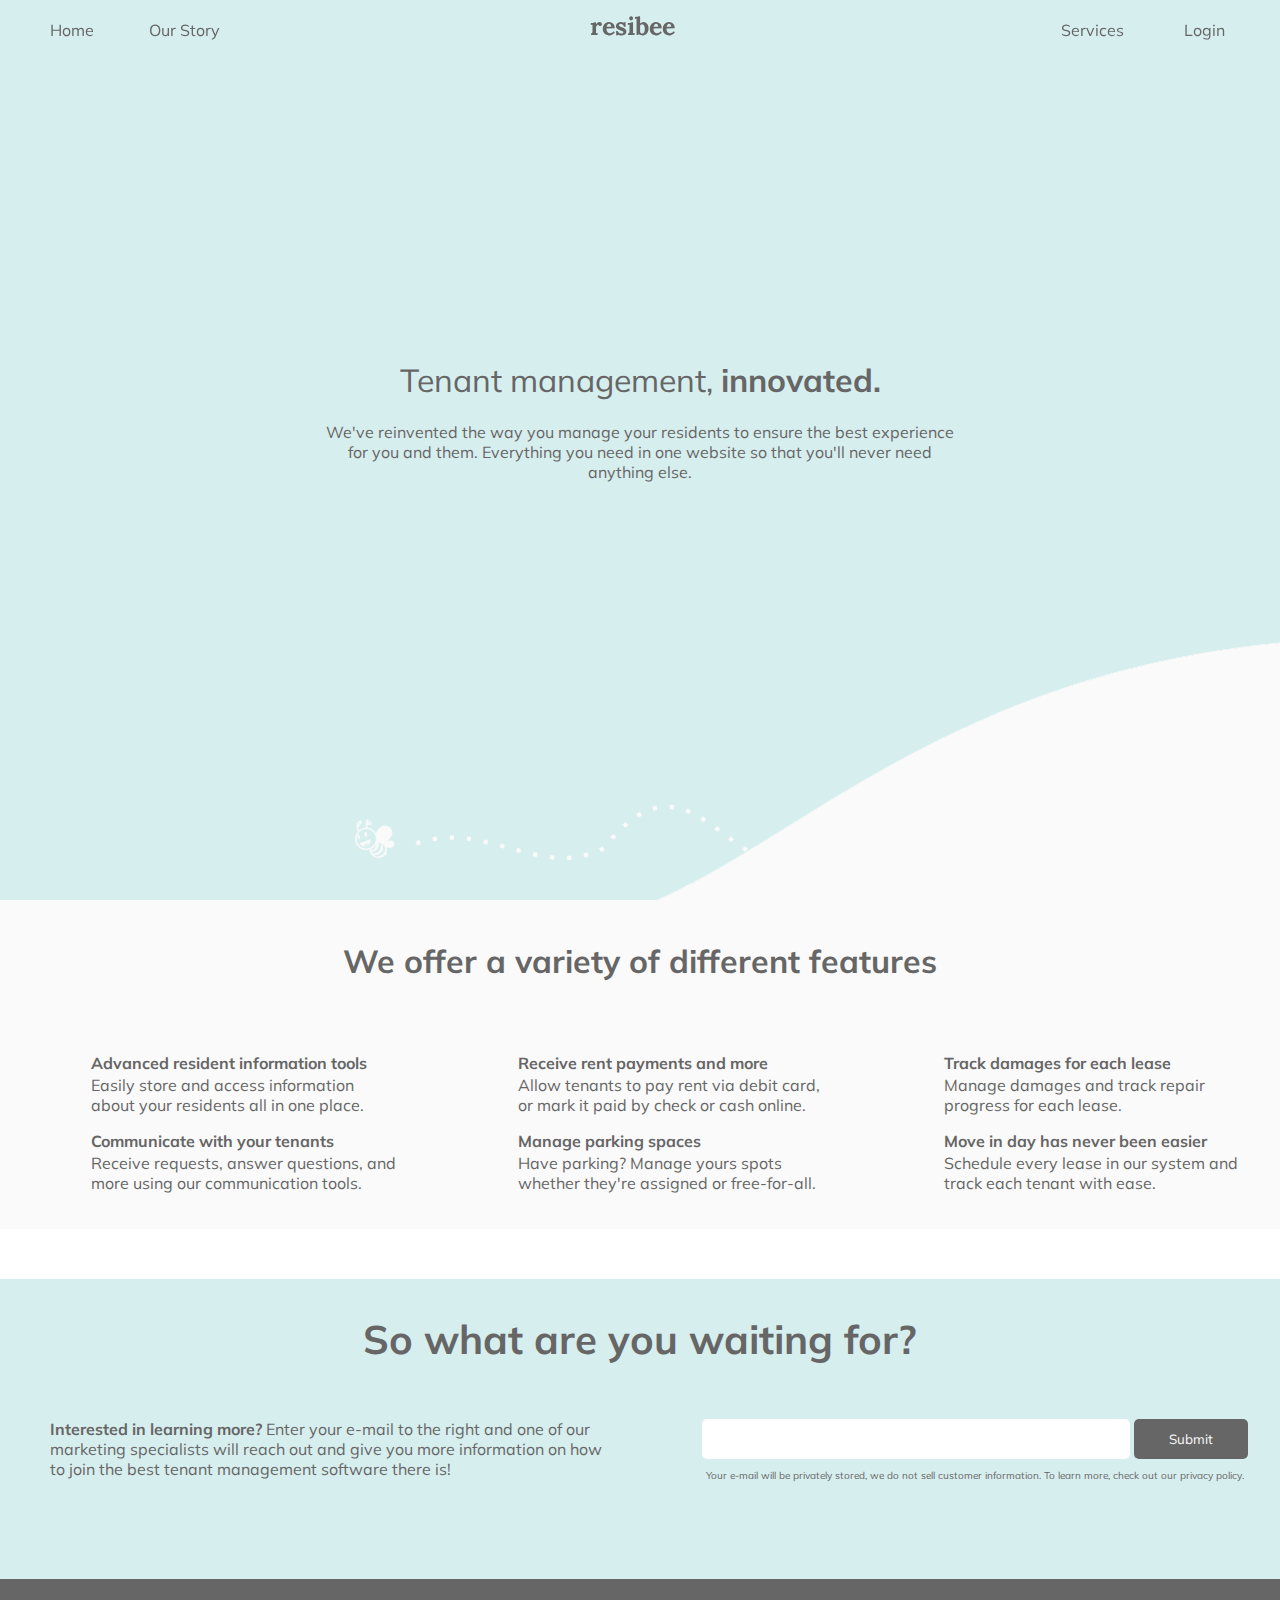
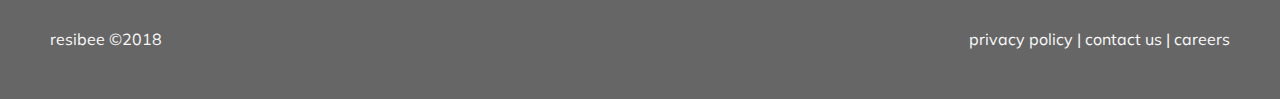
==== index.html @ ca47096c "Landing pages" ====
<html>
  <head>
    <title>home (resibee)</title>
    <meta name="viewport" content="width=device-width, initial-scale=1">
    <link rel="icon" href="favicon.ico" type="image/x-icon" />
    <link rel="stylesheet" type="text/css" href="style.css" />
    <link rel="stylesheet" href="https://use.fontawesome.com/releases/v5.5.0/css/all.css" integrity="sha384-B4dIYHKNBt8Bc12p+WXckhzcICo0wtJAoU8YZTY5qE0Id1GSseTk6S+L3BlXeVIU" crossorigin="anonymous">
  </head>
  <body>

    <div id="wrapper">

      <nav class="mobile-navbar">
        <div id="mobile-menu" class="mobile-menu"><i class="fas fa-bars fa-2x"></i></div>
        <ul id="mobile-list" class="mobile-nav-list">
          <li class="mobile-nav-link unselectable"><a href="">Home</a></li>
          <li class="mobile-nav-link unselectable"><a href="">Our Story</a></li>
          <li class="mobile-nav-link unselectable"><a href="">Login</a></li>
          <li class="mobile-nav-link unselectable"><a href="">Services</a></li>
        </ul>
      </nav>

      <nav class="navbar" id="navbar">
        <span class="brand"><a href="index.php">resibee</a></span>
        <ul class="nav-list">
          <li class="nav-link left"><a href="index.html">Home</a></li>
          <li class="nav-link left"><a href="story.html">Our Story</a></li>
          <li class="nav-link right"><a href="/login/">Login</a></li>
          <li class="nav-link right"><a href="/services/">Services</a></li>
        </ul>
      </nav>

      <div class="hero-image">
        <div class="hero-text">
          <h1>Tenant management, <span class="emphasize">innovated.</span></h1>
          <p>We've reinvented the way you manage your residents to ensure the best experience for you and them. Everything you need in one website so that you'll never need anything else.</p>
        </div>
      </div>

      <div class="section">
        <div class="header col-12">
          <h1>We offer a variety of different features</h1>
        </div>
        <div class="side col-4">
          <div class="feature">
            <div class="col-2 icon"><i class="fas fa-book fa-2x"></i></div>
            <div class="col-10">
              <h4>Advanced resident information tools</h4>
              <p>Easily store and access information about your residents all in one place.</p>
            </div>
          </div>
          <div class="feature">
            <div class="col-2 icon"><i class="fas fa-comments fa-2x"></i></div>
            <div class="col-10">
              <h4>Communicate with your tenants</h4>
              <p>Receive requests, answer questions, and more using our communication tools.</p>
            </div>
          </div>
        </div>
        <div class="side col-4">
          <div class="feature">
            <div class="col-2 icon"><i class="fas fa-money-check-alt fa-2x"></i></div>
            <div class="col-10">
              <h4>Receive rent payments and more</h4>
              <p>Allow tenants to pay rent via debit card, or mark it paid by check or cash online.</p>
            </div>
          </div>
          <div class="feature">
            <div class="col-2 icon"><i class="fas fa-car fa-2x"></i></div>
            <div class="col-10">
              <h4>Manage parking spaces</h4>
              <p>Have parking? Manage yours spots whether they're assigned or free-for-all.</p>
            </div>
          </div>
        </div>
        <div class="side col-4">
          <div class="feature">
            <div class="col-2 icon"><i class="fas fa-house-damage fa-2x"></i></div>
            <div class="col-10">
              <h4>Track damages for each lease</h4>
              <p>Manage damages and track repair progress for each lease.</p>
            </div>
          </div>
          <div class="feature">
            <div class="col-2 icon"><i class="fas fa-people-carry fa-2x"></i></div>
            <div class="col-10">
              <h4>Move in day has never been easier</h4>
              <p>Schedule every lease in our system and track each tenant with ease.</p>
            </div>
          </div>
        </div>
      </div>

      <div class="payments section col-12">
        <div class="col-3"><i class="fab fa-apple-pay fa-3x"></i></div>
        <div class="col-3"><i class="fab fa-paypal fa-3x"></i></div>
        <div class="col-3"><i class="fab fa-stripe fa-3x"></i></div>
        <div class="col-3"><i class="fab fa-amazon-pay fa-3x"></i></div>
      </div>

      <div class="form-bg section">
        <div class="head-text col-12">
          So what are you waiting for?
        </div>
        <div class="col-6 side form">
          <span class="emphasize">Interested in learning more?</span> Enter your e-mail to the right and one of our marketing specialists will reach out and give you more information on how to join the best tenant management software there is!
        </div>
        <div class="col-6 side form email">
          <div class="col-12">
            <input class="form-input" type="text" id="email" name="submit" /> <button class="form-submit" type="submit" name="submit">Submit</button>
          </div>
          <div class="col-12">
            <div class="helper">Your e-mail will be privately stored, we do not sell customer information. To learn more, check out our <a href="privacy.html">privacy policy</a>.</div>
          </div>
        </div>
      </div>

    <div class="footer section">
      <div class="col-12">
        <div class="footer-text-left col-6">
          resibee &copy;2018
        </div>
        <div class="footer-text-right col-6">
          <a href="privacy.html">privacy policy</a> | <a href="contact.html">contact us</a> | <a href="careers.html">careers</a>
        </div>
      </div>
    </div>

  </div>

  <script src="https://ajax.googleapis.com/ajax/libs/jquery/3.3.1/jquery.min.js"></script>
  <script>
  $(window).scroll(function() {
    if ( $(window).scrollTop() >= 100 ) {
        $('#navbar').addClass('show');
    } else {
        $('#navbar').removeClass('show');
    }
  });

  $(document).ready(function() {
    $('#wrapper').fadeIn();
    $("#mobile-menu").click(function() {
      if($("#mobile-list").is(":visible"))
      {
        $("#mobile-list").hide(300);
      }
      else {
        $("#mobile-list").show(300);
      }
    });
  });
  </script>
  </body>
</html>
---- style.css ----
/* import */
@import url('https://fonts.googleapis.com/css?family=Lora:700|Muli|Homemade+Apple');

/* global */
* {
    box-sizing: border-box;
}

body, html {
    height: 100%;
    width: 100%;
    margin: 0;
    font-family: 'Muli', sans-serif;
    color: #666666;
    background-color: #FAFAFA;
}

a, a:visited {
  color: #666666;
  text-decoration: none;
}

.emphasize {
  font-weight: bold;
}

.pull-left {
  float: left;
}

.pull-right {
  float: right;
}

.align-left {
  text-align: left;
}

.align-right {
  text-align: right;
}

#wrapper {
  display: none;
}

@keyframes fadein {
    from { opacity: 0; }
    to   { opacity: 1; }
}

/* Firefox < 16 */
@-moz-keyframes fadein {
    from { opacity: 0; }
    to   { opacity: 1; }
}

/* Safari, Chrome and Opera > 12.1 */
@-webkit-keyframes fadein {
    from { opacity: 0; }
    to   { opacity: 1; }
}

/* Internet Explorer */
@-ms-keyframes fadein {
    from { opacity: 0; }
    to   { opacity: 1; }
}

/* Opera < 12.1 */
@-o-keyframes fadein {
    from { opacity: 0; }
    to   { opacity: 1; }
}

/* nav */
.navbar {
  position: fixed;
  width: 100%;
  z-index: 1000;
}

.show {
  background-color: #FAFAFA;
  -webkit-animation: fadein 2s; /* Safari, Chrome and Opera > 12.1 */
     -moz-animation: fadein 2s; /* Firefox < 16 */
      -ms-animation: fadein 2s; /* Internet Explorer */
       -o-animation: fadein 2s; /* Opera < 12.1 */
          animation: fadein 2s;
}

.brand a {
  position: absolute;
  left: 50%;
  margin-left: -50px !important;
  margin-top: 10px;
  display: block;

  text-decoration: none;
  font-family: 'Lora', serif;
  font-weight: bold;
  font-size: 25px;
}
.nav-list {
  list-style-type: none;
  margin: 0;
  padding: 5px 10px 0px 10px;
}

.nav-link {
  display: inline;
  padding: 15px;
}

.nav-link a {
  text-decoration: none;
}

.nav-link a:hover {
  color: #7D7D7D;
}

.navbar .left {
  margin-left: 25px;
  float: left;
}

.navbar .right {
  margin-right: 30px;
  float: right;
}

.mobile-nav-list, .mobile-menu {
  display: none;
}

/* section */
.head-text {
    padding: 35px;
    text-align: center;
    font-size: 40px;
    font-weight: bolder;
}

.form {
  padding-left: 50px !important;
}

.form-bg {
  background: #D7EEEE !important;
  overflow: hidden;
  min-height: 300px;
}

.form-input {
  vertical-align: middle;
  height: 40px;
  border-radius: 5px;
  border: none;
  outline: none;
  width: 75%;
  padding: 10px;
  font-family: 'Muli', sans-serif;
  font-weight: bold;
  font-size: 15px;
}

.form-submit {
  vertical-align: middle;
  height: 40px;
  border-radius: 5px;
  border: none;
  width: 20%;
  font-family: 'Muli', sans-serif;
  outline: none;
  color: #FAFAFA;
  background-color: #666666;
}

.form-submit:hover {
  background-color: #6a6a6a;
  cursor: pointer;
}

.helper {
  font-size: 10px;
  margin-top: 10px;
}

.helper a {
  color: #666666;
}

.helper a:hover {
  text-decoration: underline;
}

.form-bg .email {
  text-align: center;
}

.payments {
  min-height: 50px;
  background-color: #FFFFFF !important;
  color: #CCCCCC;
  padding: 15px;
  text-align: center;
}

.payments>.col-3>.fab:hover {
  color: #D9D9D9;
}

.section {
  background-color: #FAFAFA;
  width: 100%;
  position: relative;
  overflow: hidden;
}

.footer {
  min-height: 100px;
  overflow: hidden;
  color: #FAFAFA;
  background-color: #666666;
  vertical-align: middle;
  padding: 50px;
}

.footer a {
  color: #fafafa;
}

.footer a:hover {
  color: #f5f5f5;
  text-decoration: underline;
}

.footer-text-left {
  text-align: left;
}

.footer-text-right {
  text-align: right;
}

.side, .header {
  padding: 20px;
}

.icon {
  margin-top: 15px;
}

.feature {
  padding: 10px;
}

.feature h4 {
  margin: 0;
}

.feature p {
  margin-top: 2px;
}

.header {
  text-align: center;
}

[class*="col-"] {
    width: 100%;
    float: left;
}

/* hero */
.hero-image {
  background: url('hero-bg.png') bottom right no-repeat, url('hero-bg2.png') bottom center no-repeat, #D7EEEE;
  background-size: 50%;
  height: 100%;
  width: 100%;
  position: relative;
  align-items: center;
  justify-content: center;
}

.hero-text {
  text-align: center;
  position: absolute;
  top: 50%;
  left: 50%;
  width: 50%;
  transform: translate(-50%, -100%);
}

.hero-text>h1, .head-text>h6 {
  font-weight: normal;
}

/* story */
.our-story>.head-text {
  background-color: #FAFAFA;
}
.our-story {
  background-color: #D7EEEE;
}

.our-story p {
  line-height: 30px;
}

.head-text>h6, .our-story>.head-text>h1 {
  margin: 0;
}

.head-text>h1 {
  padding-top: 25px;
}

/* privacy */

.privacy>.head-text {
  background-color: #FAFAFA;
}
.privacy {
  background-color: #D7EEEE;
}

.privacy p {
  line-height: 30px;
}

.privacy-content {
  padding: 50px;
}

.head-text>h6, .privacy>.head-text>h1 {
  margin: 0;
}

/* contact */
.contact>.head-text {
  background-color: #FAFAFA;
}
.contact {
  background-color: #D7EEEE;
  text-align: center;
}

.contact p {
  padding: 50px;
}

.contact>.head-text>h1 {
  margin: 0;
}

/* mobile */
@media only screen and (min-width: 768px) {

  .mobile-nav-list {
      float: left;
      margin: 0;
      position: relative;
      top: 0;
      background-color: transparent;
  }

  /* For desktop: */
  .col-1 {width: 8.33%;}
  .col-2 {width: 16.66%;}
  .col-3 {width: 25%;}
  .col-4 {width: 33.33%;}
  .col-5 {width: 41.66%;}
  .col-6 {width: 50%;}
  .col-7 {width: 58.33%;}
  .col-8 {width: 66.66%;}
  .col-9 {width: 75%;}
  .col-10 {width: 83.33%;}
  .col-11 {width: 91.66%;}
  .col-12 {width: 100%;}
}

@media only screen and (min-width: 600px) {
  .hero-text {
    transform: translate(-50%, -70%);
  }
}

@media only screen and (max-width: 600px) {
    .navbar {
      height: 50px;
    }

    .hero-image, .head-text {
      background-size: 100%;
    }

    .hero-text {
      transform: translate(-50%, -70%);
    }

    .mobile-menu {
      display: block;
      position: fixed;
      top: 5%;
      left: 6%;
      transform: translate(-50%, -70%);
      z-index: 1002;
      cursor:pointer;
    }

    .mobile-nav-list {
      position: fixed;
      z-index: 1001;
      height: 100%;
      width: 100%;
      margin: 0;
      padding: 0;
      text-align: center;
      list-style-type: none;
    }

    .mobile-nav-link {
      background-color: #FAFAFA;
      height: 25%;
      padding: 40px;
      z-index: 1002;
    }

    .mobile-nav-link>a {
      display: block;
    }

    .unselectable {
        -webkit-touch-callout: none;
        -webkit-user-select: none;
        -khtml-user-select: none;
        -moz-user-select: none;
        -ms-user-select: none;
        user-select: none;
    }

    .nav-list {
      display: none;
    }

    .feature {
      text-align: center;
    }

    .icon {
      margin: 0;
      text-align: center;
      padding-bottom: 30px;
    }

    .footer-text-left, .footer-text-right {
      text-align: center;
      margin: 5px;
    }
}
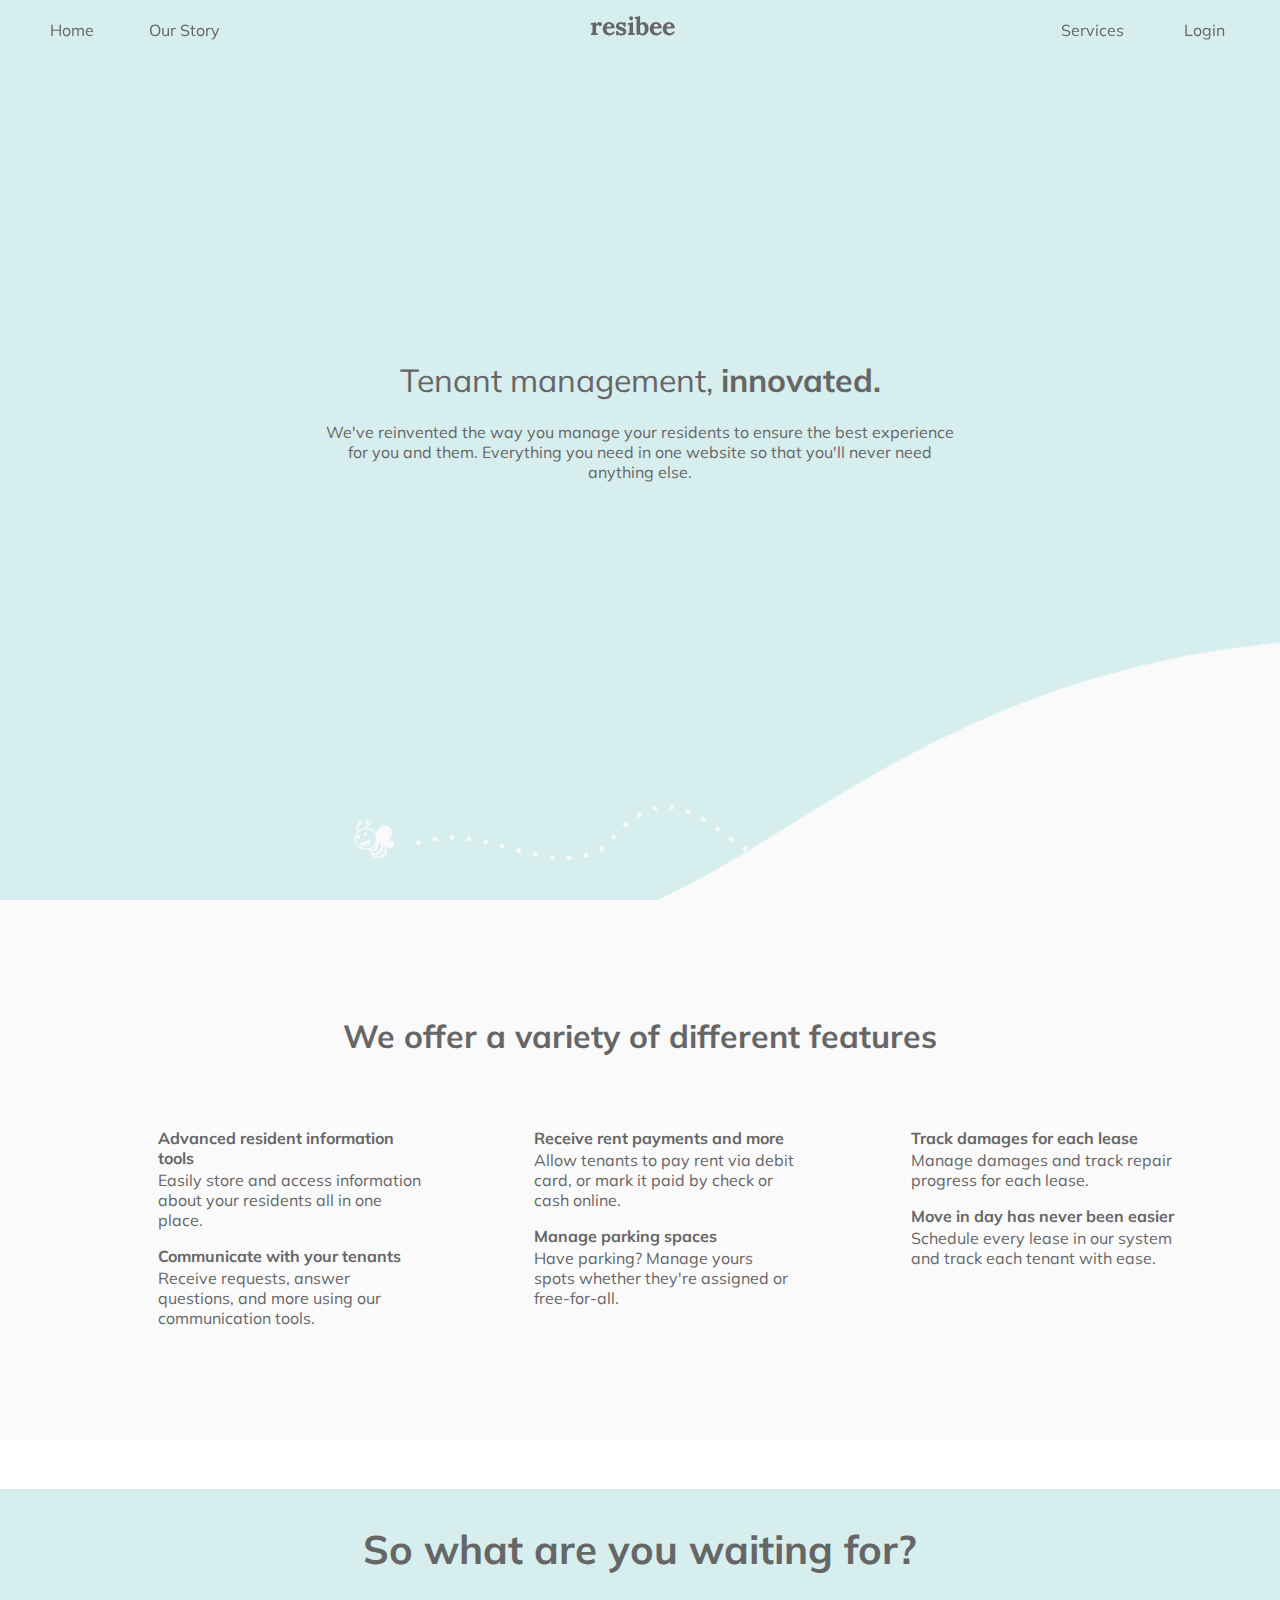
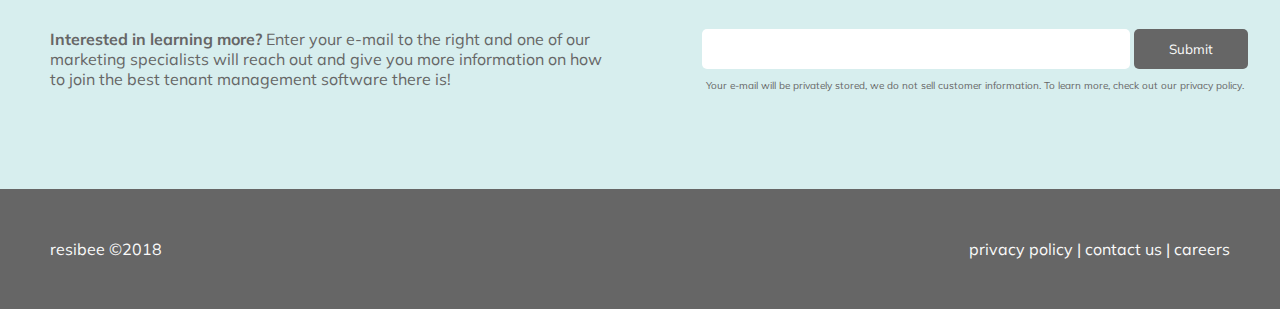
==== commit 9fe2c1d1: "Changes to style and addition of dashboard.html" ====
--- a/index.html
+++ b/index.html
@@ -37,7 +37,7 @@
         </div>
       </div>
 
-      <div class="section">
+      <div class="features section">
         <div class="header col-12">
           <h1>We offer a variety of different features</h1>
         </div>
--- a/style.css
+++ b/style.css
@@ -25,19 +25,19 @@
 }
 
 .pull-left {
-  float: left;
+  float: left !important;
 }
 
 .pull-right {
-  float: right;
+  float: right !important;
 }
 
 .align-left {
-  text-align: left;
+  text-align: left !important;
 }
 
 .align-right {
-  text-align: right;
+  text-align: right !important;
 }
 
 #wrapper {
@@ -131,6 +131,52 @@
 }
 
 .mobile-nav-list, .mobile-menu {
+  display: none;
+}
+
+.dashboard-nav {
+  background-color: #666666;
+  height: 100%;
+}
+
+.dashboard>.col-2>.col-12>.brand>a {
+  left: 0;
+  margin-left: 10px !important;
+  color: #fafafa;
+  position: relative;
+}
+
+.dashboard-menu-list {
+  list-style-type: none;
+  color: #fafafa;
+  padding: 0;
+  margin-top: 50px;
+}
+
+.dashboard-menu-list>li {
+  width: 100%;
+  height: 50px;
+  padding: 20px;
+  display: block;
+  cursor: pointer;
+  text-align: left;
+  vertical-align: middle;
+}
+
+.dashboard-menu-list>li:hover {
+  color: #f5f5f5;
+  background-color: #606060;
+}
+
+.dashboard-menu-list>.active {
+  background-color: #606060;
+  color: #f5f5f5;
+  border-left: solid 5px #D7EEEE;
+}
+
+.dash-mobile-menu {
+  color: #fafafa;
+  margin: 10px;
   display: none;
 }
 
@@ -252,6 +298,10 @@
   margin-top: 15px;
 }
 
+.features {
+  padding: 75px;
+}
+
 .feature {
   padding: 10px;
 }
@@ -353,6 +403,72 @@
 
 .contact>.head-text>h1 {
   margin: 0;
+}
+
+/* dashboard */
+.dash-content {
+  padding: 50px;
+}
+
+.statistics {
+  margin: 0 auto;
+  text-align: center;
+}
+
+.stat {
+  border-radius: 5px;
+  padding: 10px;
+  color: #666666;
+  min-height: 100px;
+  margin: 5px;
+}
+
+.stat-num {
+  font-size: 50px;
+}
+
+.col-3>.res {
+  background-color: #D7EEEE;
+}
+
+.col-3>.parking {
+  background-color: #DCEED7;
+}
+
+.col-3>.rent {
+  background-color: #EED7D7;
+}
+
+.col-3>.pet {
+  background-color: #EBD7EE;
+}
+
+.notifications {
+  background-color: #ffffff;
+  border-radius: 5px;
+  margin: 5px;
+  padding: 15px;
+  height: 250px;
+  overflow: scroll;
+}
+
+.notifications table {
+  width: 100%;
+}
+
+.notifications th, .notifications td {
+  text-align: center;
+  padding: 5px;
+  font-size:10px;
+}
+
+.notifications tr:nth-child(odd) {
+  background-color: #f5f5f5;
+}
+
+.notifications>h4 {
+  text-align: center;
+  margin: 3px;
 }
 
 /* mobile */
@@ -410,7 +526,7 @@
       cursor:pointer;
     }
 
-    .mobile-nav-list {
+    .mobile-nav-list, .dashboard-nav {
       position: fixed;
       z-index: 1001;
       height: 100%;
@@ -459,4 +575,8 @@
       text-align: center;
       margin: 5px;
     }
-}
+
+    .dash-mobile-menu {
+      display: block;
+    }
+}
